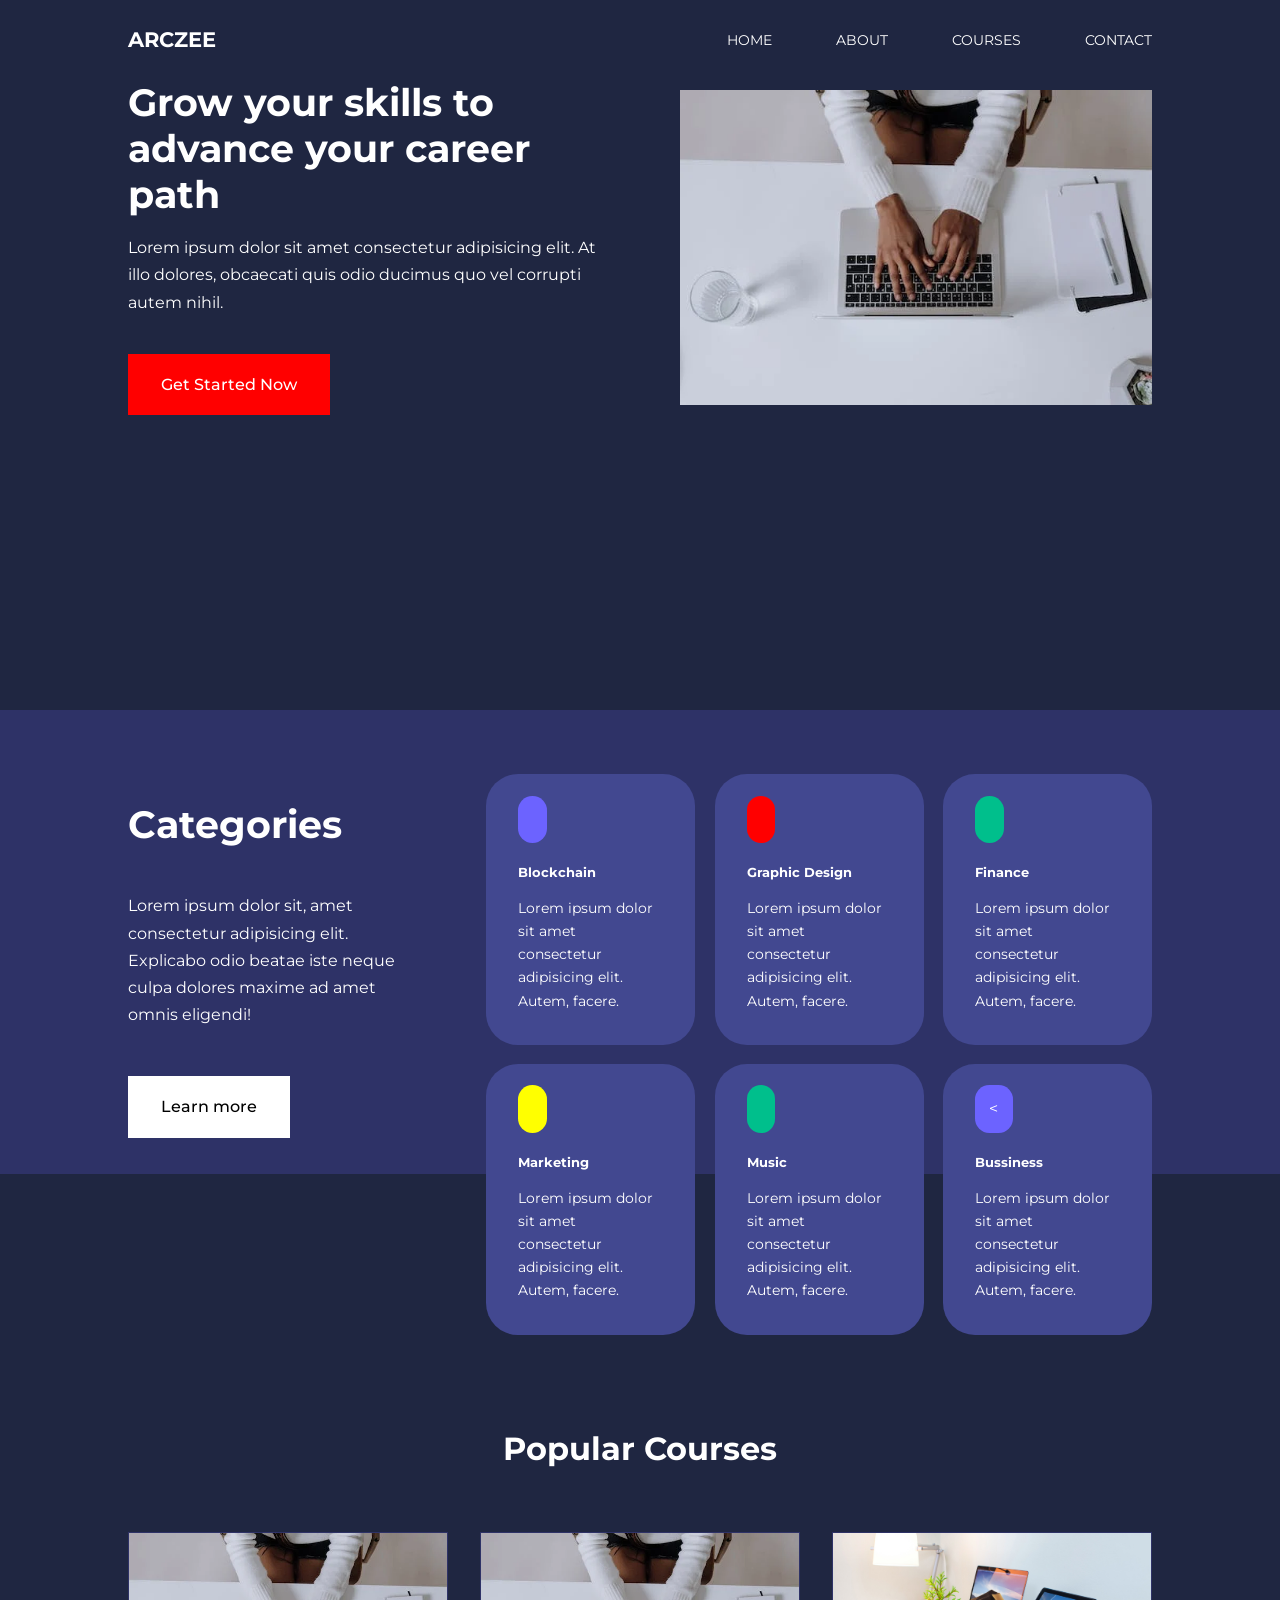
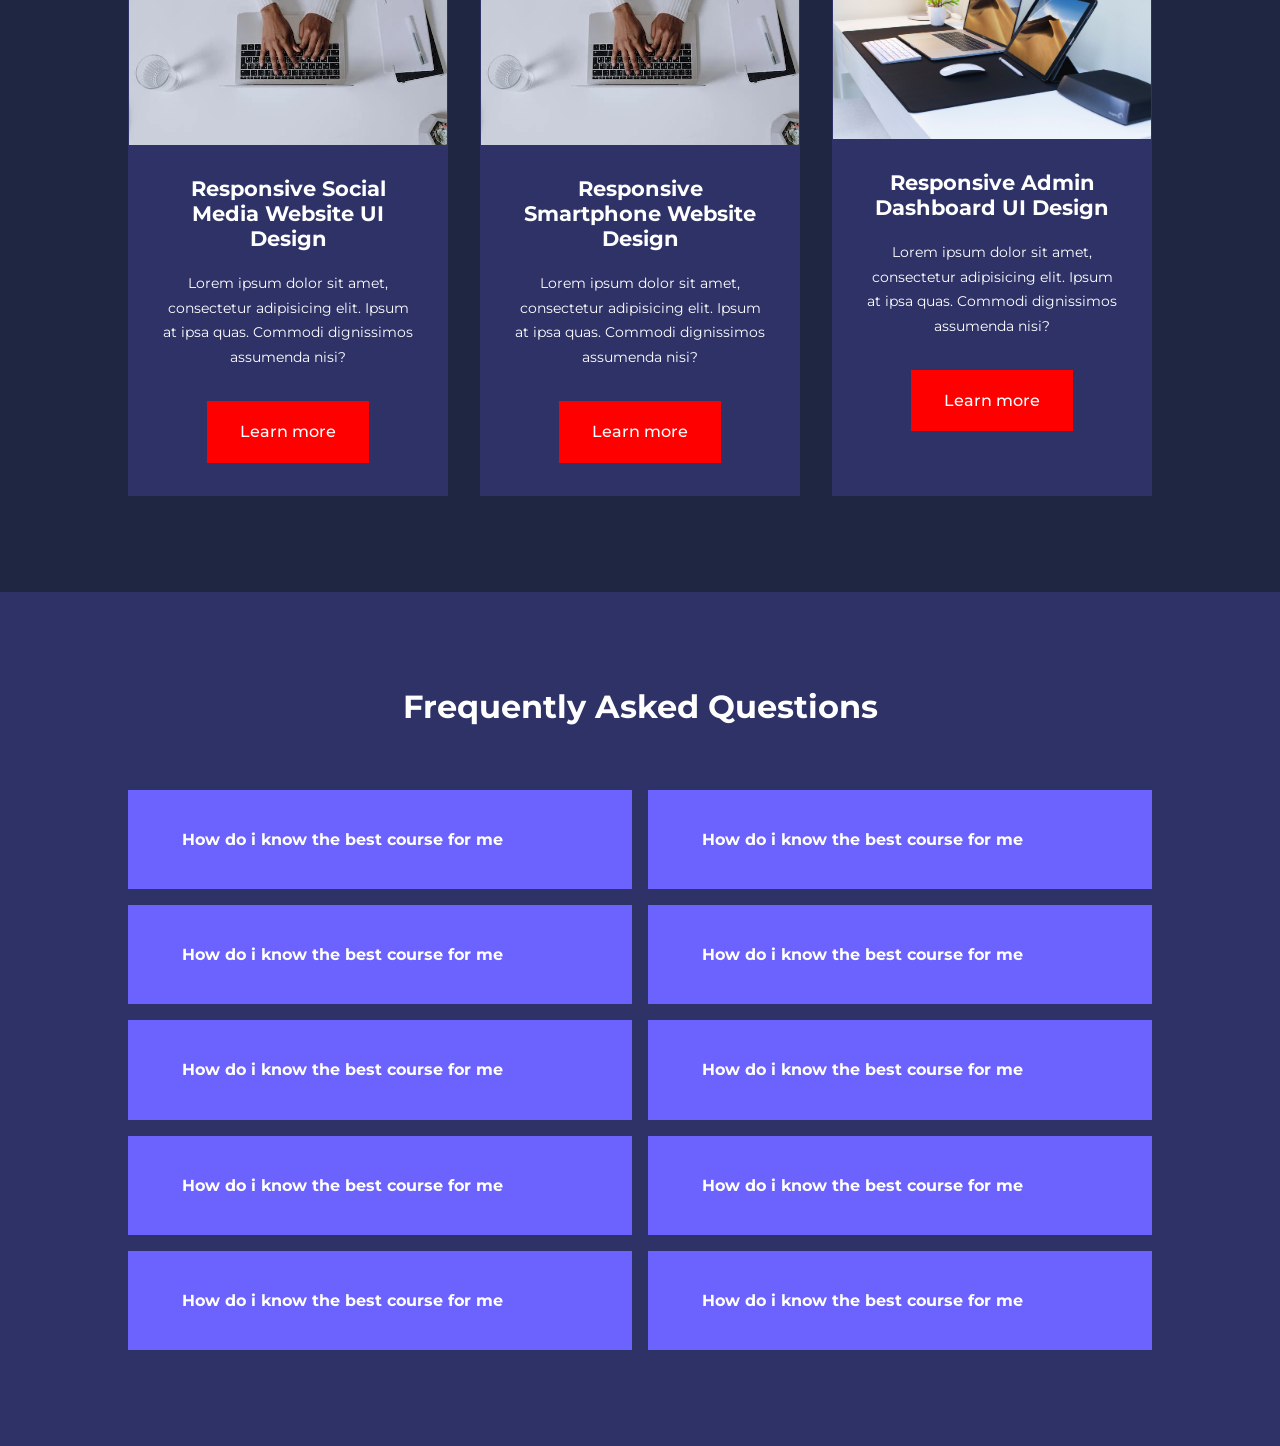
==== index.html @ 08e1ee71 "first push" ====
<!DOCTYPE html>
<html lang="en">

<head>
    <meta charset="UTF-8">
    <meta name="viewport" content="width=device-width, initial-scale=1.0">
    <title>Responsive multipage educarion site for Alx portfolio project</title>

    <!--CSS STYLESHEET LINKING-->
    <link rel="stylesheet" href="./css/styles.css">

    <!--ICONSCOUT CDN-->
    <link rel="stylesheet" href="https://unicons.iconscout.com/release/v4.0.8/css/line.css">

    <!--GOOGLE FONTS (MONSTSERRAT)-->
    <link rel="preconnect" href="https://fonts.googleapis.com">
    <link rel="preconnect" href="https://fonts.gstatic.com" crossorigin>
    <link href="https://fonts.googleapis.com/css2?family=Montserrat:wght@300;400;500;600;700;800;900&display=swap" rel="stylesheet">


</head>

<body>
    <nav>
        <div class="container nav_container">
            <!--THINK OF A NAME FOR THE SITE AND INSERT IN LOREM-->
            <a href="index.html">
                <h4>ARCZEE</h4>
            </a>
            <ul class="nav_menu">
                <li><a href="index.html">HOME</a></li>
                <li><a href="about.html">ABOUT</a></li>
                <li><a href="courses.html">COURSES</a></li>
                <li><a href="contact.html">CONTACT</a></li>
            </ul>
            <button id="open-menu-btn"><i class="uil uil-bars"></i></i></button>
            <button id="close-menu-btn"><i class="uil uil-multiply"></i></button>
        </div>
    </nav>
    <!--END OF NAV-->

    <header>
        <div class="container header__container">
            <div class="header__left">
                <h1>Grow your skills to advance your career path</h1>
                <p>Lorem ipsum dolor sit amet consectetur adipisicing elit. At illo dolores, obcaecati quis odio ducimus quo vel corrupti autem nihil.</p>
                <a href="./courses.html" class="btn btn-primary">Get Started Now</a>
            </div>
            <div class="header__right">
                <img src="./images/header bg.webp" alt="header image">
            </div>
        </div>
    </header>
    <!--*****************END OF HEAEDER*************-->


    <section class="categories">
        <div class="container categories__container">
            <div class="categories__left">
                <h1>Categories</h1>
                <p>Lorem ipsum dolor sit, amet consectetur adipisicing elit. Explicabo odio beatae iste neque culpa dolores maxime ad amet omnis eligendi!</p>
                <a href="" class="btn">Learn more</a>
            </div>
            <div class="categories__right">
                <article class="category">
                    <span class="category__icon"><i class="uil uil-bitcoin"></i></span>
                    <h5>Blockchain</h5>
                    <p>Lorem ipsum dolor sit amet consectetur adipisicing elit. Autem, facere.</p>
                </article>

                <article class="category">
                    <span class="category__icon"><i class="uil uil-palette"></i></span>
                    <h5>Graphic Design</h5>
                    <p>Lorem ipsum dolor sit amet consectetur adipisicing elit. Autem, facere.</p>
                </article>

                <article class="category">
                    <span class="category__icon"><i class="uil uil-usd-circle"></i></span>
                    <h5>Finance</h5>
                    <p>Lorem ipsum dolor sit amet consectetur adipisicing elit. Autem, facere.</p>
                </article>

                <article class="category">
                    <span class="category__icon"><i class="uil uil-pagelines"></i></span>
                    <h5>Marketing</h5>
                    <p>Lorem ipsum dolor sit amet consectetur adipisicing elit. Autem, facere.</p>
                </article>

                <article class="category">
                    <span class="category__icon"><i class="uil uil-music"></i></span>
                    <h5>Music</h5>
                    <p>Lorem ipsum dolor sit amet consectetur adipisicing elit. Autem, facere.</p>
                </article>

                <article class="category">
                    <span class="category__icon"><<i class="uil uil-money-insert"></i></span>
                    <h5>Bussiness</h5>
                    <p>Lorem ipsum dolor sit amet consectetur adipisicing elit. Autem, facere.</p>
                </article>
            </div>

        </div>
    </section>

    <!--*****************END OF CATEGORIES*************-->

    <section class="courses">
        <h2>Popular Courses</h2>
        <div class="container courses__container">
            <article class="course">
                <div class="course__image">
                    <img src="./images/header bg.webp" alt="image">
                </div>
                <div class="course__info">
                    <h4>Responsive Social Media Website UI Design</h4>
                    <p>Lorem ipsum dolor sit amet, consectetur adipisicing elit. Ipsum at ipsa quas. Commodi dignissimos assumenda nisi?</p>
                    <a href="./courses" class="btn btn-primary">Learn more</a>
                </div>
            </article>

            <article class="course">
                <div class="course__image">
                    <img src="./images/header bg.webp" alt="image">
                </div>
                <div class="course__info">
                    <h4>Responsive Smartphone Website Design</h4>
                    <p>Lorem ipsum dolor sit amet, consectetur adipisicing elit. Ipsum at ipsa quas. Commodi dignissimos assumenda nisi?</p>
                    <a href="./courses" class="btn btn-primary">Learn more</a>
                </div>
            </article>

            <article class="course">
                <div class="course__image">
                    <img src="./images/Respponsive admin dashboard.jpg" alt="image">
                </div>
                <div class="course__info">
                    <h4>Responsive Admin Dashboard UI Design</h4>
                    <p>Lorem ipsum dolor sit amet, consectetur adipisicing elit. Ipsum at ipsa quas. Commodi dignissimos assumenda nisi?</p>
                    <a href="./courses" class="btn btn-primary">Learn more</a>
                </div>
            </article>
        </div>
    </section>

    <!--*****************END OF COURSES*************-->

    <section class="faqs">
        <h2>Frequently Asked Questions</h2>
        <div class="container faqs__container">
            <article class="faq">
                <div class="faq__icon">
                    <i class="uil uil-plus"></i>
                </div>
                <div class="question__answer">
                    <h4>How do i know the best course for me</h4>
                    <p>Lorem ipsum dolor sit amet consectetur adipisicing elit. Totam nihil repellat esse itaque provident, nam facere voluptate ducimus quidem deserunt?</p>
                </div>
            </article>

            <article class="faq">
                <div class="faq__icon">
                    <i class="uil uil-plus"></i>
                </div>
                <div class="question__answer">
                    <h4>How do i know the best course for me</h4>
                    <p>Lorem ipsum dolor sit amet consectetur adipisicing elit. Totam nihil repellat esse itaque provident, nam facere voluptate ducimus quidem deserunt?</p>
                </div>
            </article>

            <article class="faq">
                <div class="faq__icon">
                    <i class="uil uil-plus"></i>
                </div>
                <div class="question__answer">
                    <h4>How do i know the best course for me</h4>
                    <p>Lorem ipsum dolor sit amet consectetur adipisicing elit. Totam nihil repellat esse itaque provident, nam facere voluptate ducimus quidem deserunt?</p>
                </div>
            </article>

            <article class="faq">
                <div class="faq__icon">
                    <i class="uil uil-plus"></i>
                </div>
                <div class="question__answer">
                    <h4>How do i know the best course for me</h4>
                    <p>Lorem ipsum dolor sit amet consectetur adipisicing elit. Totam nihil repellat esse itaque provident, nam facere voluptate ducimus quidem deserunt?</p>
                </div>
            </article>
            <article class="faq">
                <div class="faq__icon">
                    <i class="uil uil-plus"></i>
                </div>
                <div class="question__answer">
                    <h4>How do i know the best course for me</h4>
                    <p>Lorem ipsum dolor sit amet consectetur adipisicing elit. Totam nihil repellat esse itaque provident, nam facere voluptate ducimus quidem deserunt?</p>
                </div>
            </article>
            <article class="faq">
                <div class="faq__icon">
                    <i class="uil uil-plus"></i>
                </div>
                <div class="question__answer">
                    <h4>How do i know the best course for me</h4>
                    <p>Lorem ipsum dolor sit amet consectetur adipisicing elit. Totam nihil repellat esse itaque provident, nam facere voluptate ducimus quidem deserunt?</p>
                </div>
            </article>
            <article class="faq">
                <div class="faq__icon">
                    <i class="uil uil-plus"></i>
                </div>
                <div class="question__answer">
                    <h4>How do i know the best course for me</h4>
                    <p>Lorem ipsum dolor sit amet consectetur adipisicing elit. Totam nihil repellat esse itaque provident, nam facere voluptate ducimus quidem deserunt?</p>
                </div>
            </article>
            <article class="faq">
                <div class="faq__icon">
                    <i class="uil uil-plus"></i>
                </div>
                <div class="question__answer">
                    <h4>How do i know the best course for me</h4>
                    <p>Lorem ipsum dolor sit amet consectetur adipisicing elit. Totam nihil repellat esse itaque provident, nam facere voluptate ducimus quidem deserunt?</p>
                </div>
            </article>

            <article class="faq">
                <div class="faq__icon">
                    <i class="uil uil-plus"></i>
                </div>
                <div class="question__answer">
                    <h4>How do i know the best course for me</h4>
                    <p>Lorem ipsum dolor sit amet consectetur adipisicing elit. Totam nihil repellat esse itaque provident, nam facere voluptate ducimus quidem deserunt?</p>
                </div>
            </article>
            <article class="faq">
                <div class="faq__icon">
                    <i class="uil uil-plus"></i>
                </div>
                <div class="question__answer">
                    <h4>How do i know the best course for me</h4>
                    <p>Lorem ipsum dolor sit amet consectetur adipisicing elit. Totam nihil repellat esse itaque provident, nam facere voluptate ducimus quidem deserunt?</p>
                </div>
            </article>
        </div>
    </section>


    <!--*****************END OF FAQS*************-->





    <script src="./main.js"></script>

</body>

</html>
---- css/styles.css ----
* {
    margin: 0;
    padding: 0;
    border: 0;
    outline: 0;
    text-decoration: none;
    list-style: none;
    box-sizing: border-box;
}

:root {
    --color-primary: #6c63ff;
    --color-success: #00bf8c;
    --color-warning: yellow;
    --color-danger: red;
    --color-white: #fff;
    --color-light: rgba(255, 255, 255, 0.7);
    --color-black: #000;
    --color-bg: #1f2641;
    --color-bg1: #2e3267;
    --color-bg2: #424890;
    --container-width-lg: 80%;
    --container-width-md: 90%;
    --container-width-sm: 94%;
    --transition: all 400ms ease;
}

body {
    font-family: 'Montserrat', sans-serif;
    line-height: 1.7;
    color: var(--color-white);
    background: var(--color-bg);
}

.container {
    width: var(--container-width-lg);
    margin: 0 auto;
}


/*1rem = 16px*/

section {
    padding: 6rem 0;
}

section h2 {
    text-align: centre;
    margin-bottom: 4rem;
}

h1,
h2,
h3,
h4,
h5 {
    line-height: 1.2;
}

h1 {
    font-size: 2.4rem;
}

h2 {
    font-size: 2rem;
    text-align: center;
}

h3 {
    font-size: 1.6rem;
}

h4 {
    font-size: 1.3rem;
}

a {
    color: var(--color-white);
}

img {
    width: 100%;
    display: block;
    object-fit: cover;
}

.btn {
    display: inline-block;
    background: var(--color-white);
    color: var(--color-black);
    padding: 1rem 2rem;
    border: 1px solid transparent;
    font-weight: 500;
    transition: var(--transition);
}

.btn:hover {
    background: transparent;
    color: var(--color-white);
    border-color: var(--color-white);
}

.btn-primary {
    background-color: var(--color-danger);
    color: var(--color-white);
}


/************NAV BAR***********/

nav {
    background: transparent;
    width: 100vw;
    height: 5rem;
    position: fixed;
    top: 0;
    z-index: 11;
}


/*change nav bar style using js*/

.window-scroll {
    background: var(--color-primary);
    box-shadow: 0 1rem 2rem rgba(0, 0, 0, 0.4);
}

.nav_container {
    height: 100%;
    display: flex;
    justify-content: space-between;
    align-items: center;
}

nav button {
    display: none;
}

.nav_menu {
    display: flex;
    align-items: center;
    gap: 4rem;
}

.nav_menu a {
    font-size: 0.9rem;
    transition: var(--transition);
}

.nav_menu a:hover {
    color: var(--color-bg2)
}


/*************HEADER****************/

header {
    position: relative;
    top: 5rem;
    overflow: hidden;
    height: 70vh;
    margin-bottom: 5rem;
}

.header__container {
    display: grid;
    grid-template-columns: 1fr 1fr;
    align-items: center;
    gap: 5rem;
    height: 100;
}

.header__left p {
    margin: 1rem 0 2.4rem;
}


/*************CATEGORIES****************/

.categories {
    background: var(--color-bg1);
    height: 29rem;
}

.categories h1 {
    line-height: 1;
    margin-bottom: 3rem;
}

.categories__container {
    display: grid;
    grid-template-columns: 35% 65%;
}

.categories__left {
    margin-right: 4rem;
}

.categories__left p {
    margin: 1rem 0 3rem;
}

.categories__right {
    display: grid;
    grid-template-columns: repeat(3, 1fr);
    justify-content: center;
    gap: 1.2rem;
    margin-top: -2rem;
}

.category {
    background: var(--color-bg2);
    padding: 2rem;
    border-radius: 2rem;
    transition: var(--transition);
}

.category:hover {
    box-shadow: 0.2rem 0 0.8rem 0.4rem rgba(0, 0, 0, 0.3);
    z-index: 1;
}

.category:nth-child(2) .category__icon {
    background: var(--color-danger);
}

.category:nth-child(3) .category__icon {
    background: var(--color-success);
}

.category:nth-child(4) .category__icon {
    background: var(--color-warning);
}

.category:nth-child(5) .category__icon {
    background: var(--color-success);
}

.category__icon {
    background: var(--color-primary);
    padding: 0.9rem;
    border-radius: 0.9rem;
}

.category h5 {
    margin: 2rem 0 1rem;
}

.category p {
    font-size: 0.85rem;
}


/*************POPULAR COURSES****************/

.courses {
    margin-top: 10rem;
    text-align: center;
}

.courses__container {
    display: grid;
    grid-template-columns: repeat(3, 1fr);
    gap: 2rem;
}

.course {
    background: var(--color-bg1);
    text-align: center;
    border: 1px solid transparent;
    transform: var(--transition);
}

.course:hover {
    background: transparent;
    border-color: var(--color-primary);
}

.course__info {
    padding: 2rem;
}

.course__info p {
    margin: 1.2rem 0 2rem;
    font-size: 0.9rem;
}


/*************FAQS****************/

.faqs {
    background: var(--color-bg1);
    box-sizing: inset 0 0 3rem rgba(0, 0, 0, 0.5);
}

.faqs__container {
    display: grid;
    grid-template-columns: 1fr 1fr;
    gap: 1rem;
}

.faq {
    padding: 2rem;
    display: flex;
    align-items: center;
    gap: 1.4rem;
    height: fit-content;
    background: var(--color-primary);
    cursor: pointer;
}

.faq h4 {
    font-size: 1rem;
    line-height: 2.2;
}

.faq__icon {
    align-self: flex-start;
    font-size: 1.2rem;
}

.faq p {
    margin: 0.8rem;
    display: none;
}

.faq.open p {
    display: block;
}
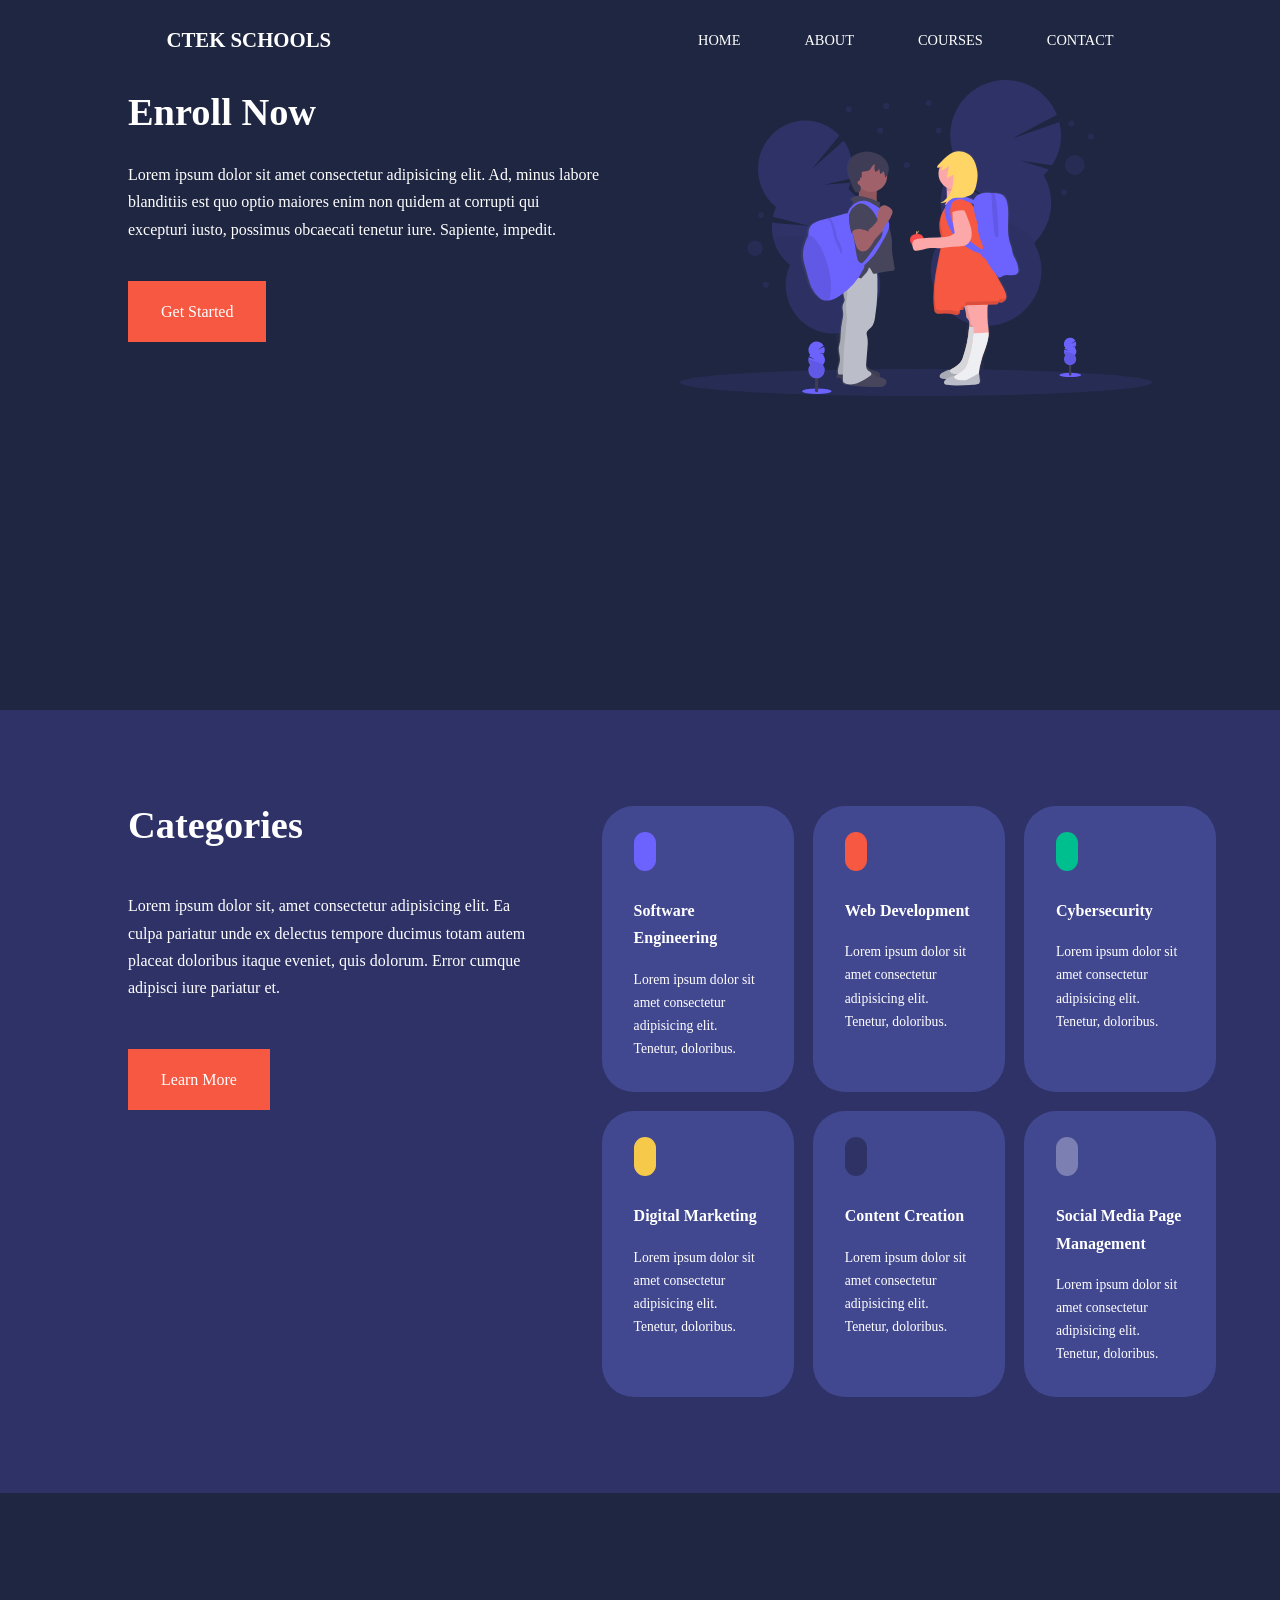
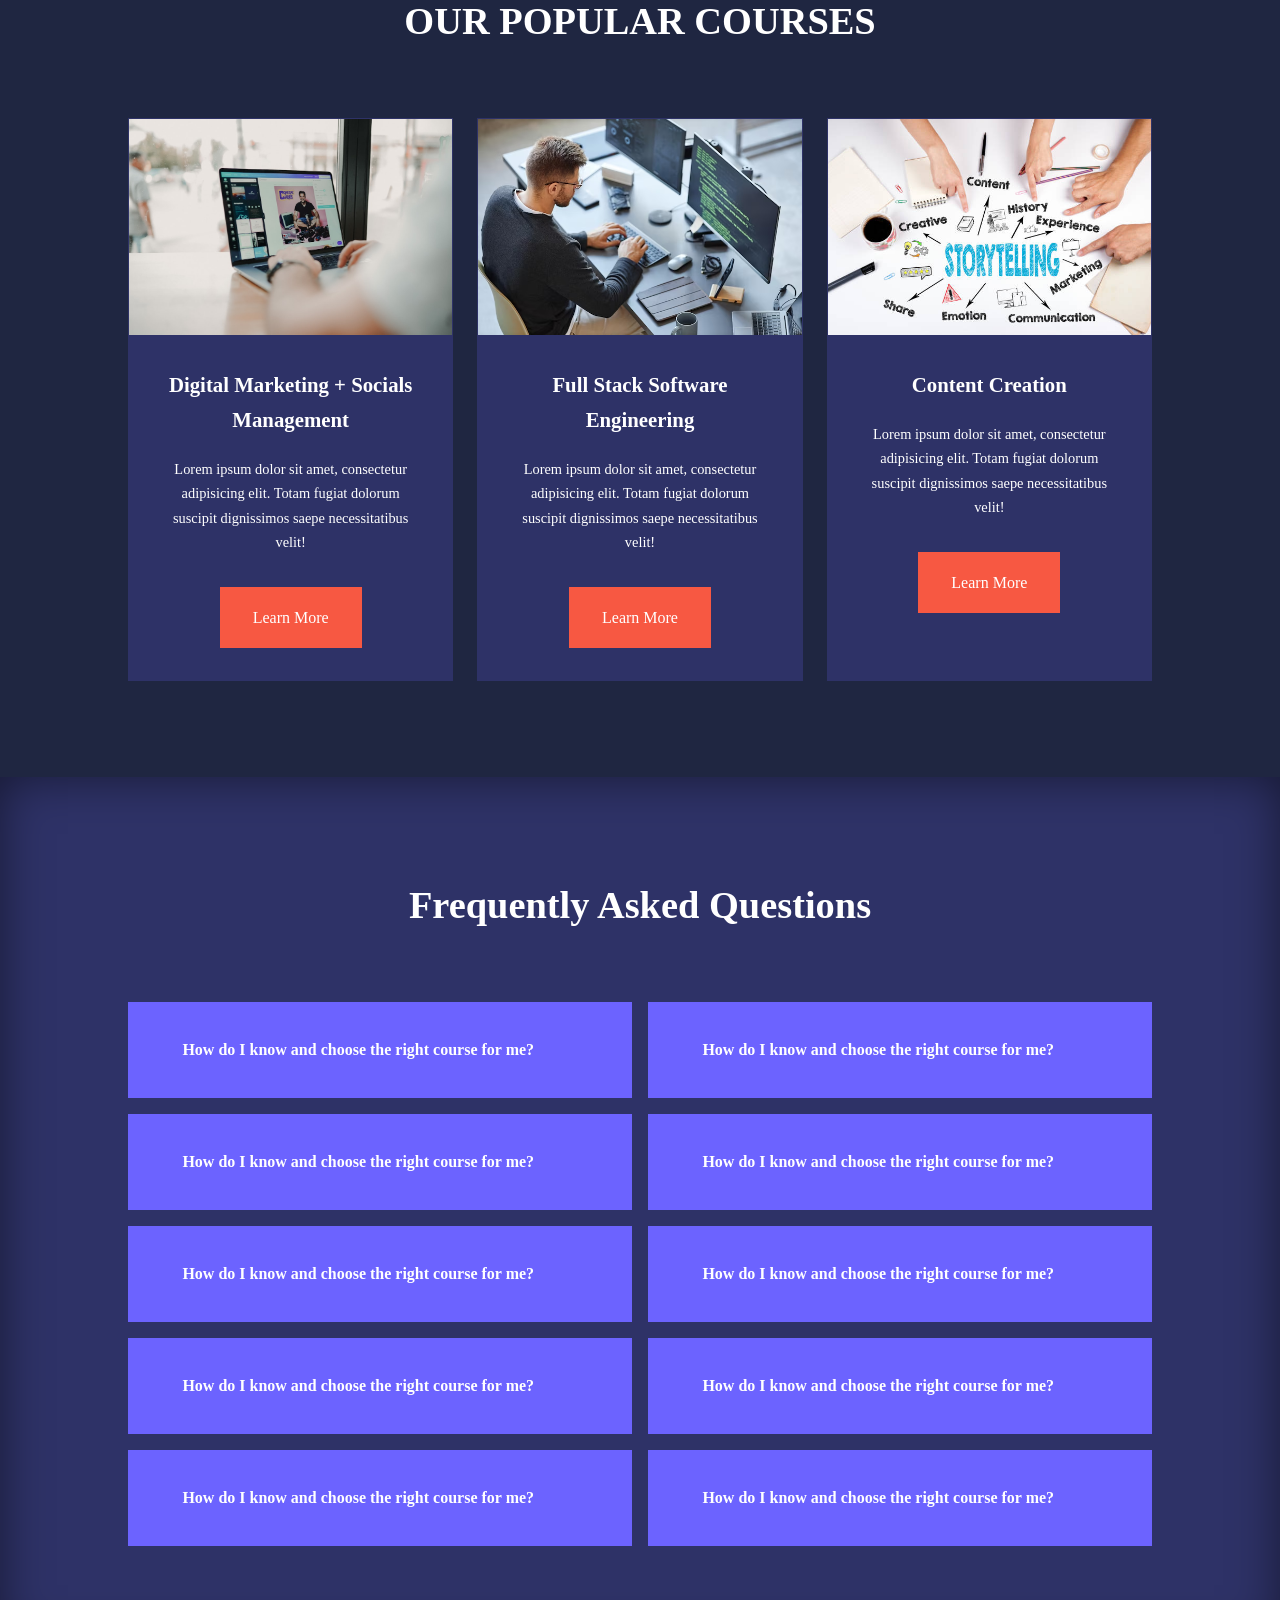
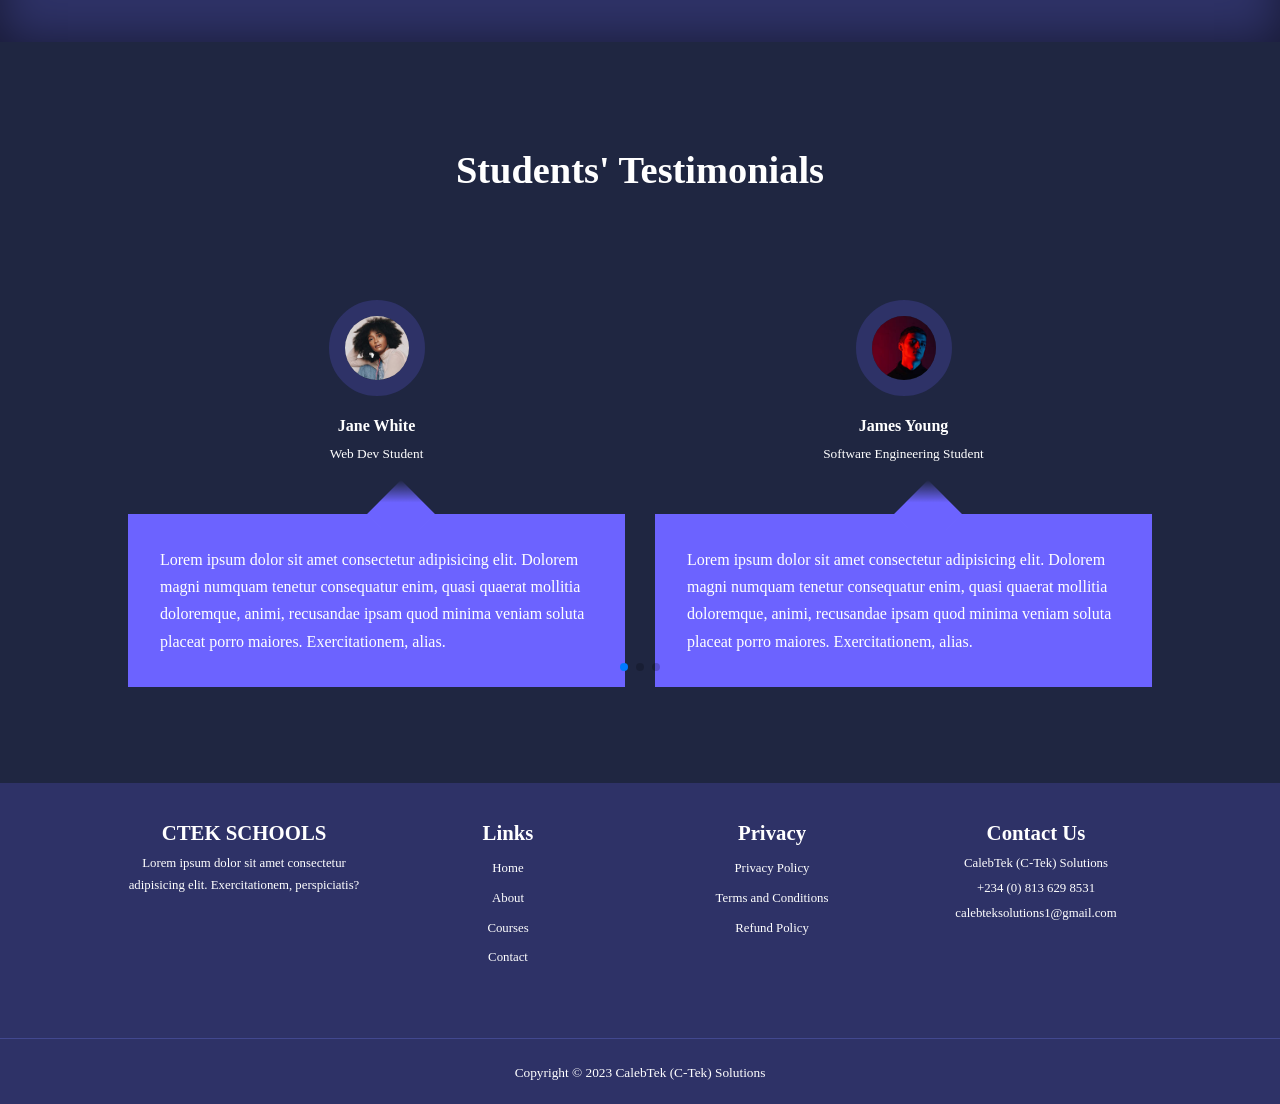
==== commit fbcfcd14: "task solutions" ====
--- a/index.html
+++ b/index.html
@@ -1,258 +1,430 @@
-<!DOCTYPE html>
-<html lang="en">
-
-<head>
-    <meta charset="UTF-8">
-    <meta name="viewport" content="width=device-width, initial-scale=1.0">
-    <title>Responsive multipage educarion site for Alx portfolio project</title>
-
-    <!--CSS STYLESHEET LINKING-->
-    <link rel="stylesheet" href="./css/styles.css">
-
-    <!--ICONSCOUT CDN-->
-    <link rel="stylesheet" href="https://unicons.iconscout.com/release/v4.0.8/css/line.css">
-
-    <!--GOOGLE FONTS (MONSTSERRAT)-->
-    <link rel="preconnect" href="https://fonts.googleapis.com">
-    <link rel="preconnect" href="https://fonts.gstatic.com" crossorigin>
-    <link href="https://fonts.googleapis.com/css2?family=Montserrat:wght@300;400;500;600;700;800;900&display=swap" rel="stylesheet">
-
-
-</head>
-
-<body>
-    <nav>
-        <div class="container nav_container">
-            <!--THINK OF A NAME FOR THE SITE AND INSERT IN LOREM-->
-            <a href="index.html">
-                <h4>ARCZEE</h4>
-            </a>
-            <ul class="nav_menu">
-                <li><a href="index.html">HOME</a></li>
-                <li><a href="about.html">ABOUT</a></li>
-                <li><a href="courses.html">COURSES</a></li>
-                <li><a href="contact.html">CONTACT</a></li>
-            </ul>
-            <button id="open-menu-btn"><i class="uil uil-bars"></i></i></button>
-            <button id="close-menu-btn"><i class="uil uil-multiply"></i></button>
-        </div>
-    </nav>
-    <!--END OF NAV-->
-
-    <header>
-        <div class="container header__container">
-            <div class="header__left">
-                <h1>Grow your skills to advance your career path</h1>
-                <p>Lorem ipsum dolor sit amet consectetur adipisicing elit. At illo dolores, obcaecati quis odio ducimus quo vel corrupti autem nihil.</p>
-                <a href="./courses.html" class="btn btn-primary">Get Started Now</a>
-            </div>
-            <div class="header__right">
-                <img src="./images/header bg.webp" alt="header image">
-            </div>
-        </div>
-    </header>
-    <!--*****************END OF HEAEDER*************-->
-
-
-    <section class="categories">
-        <div class="container categories__container">
-            <div class="categories__left">
-                <h1>Categories</h1>
-                <p>Lorem ipsum dolor sit, amet consectetur adipisicing elit. Explicabo odio beatae iste neque culpa dolores maxime ad amet omnis eligendi!</p>
-                <a href="" class="btn">Learn more</a>
-            </div>
-            <div class="categories__right">
-                <article class="category">
-                    <span class="category__icon"><i class="uil uil-bitcoin"></i></span>
-                    <h5>Blockchain</h5>
-                    <p>Lorem ipsum dolor sit amet consectetur adipisicing elit. Autem, facere.</p>
-                </article>
-
-                <article class="category">
-                    <span class="category__icon"><i class="uil uil-palette"></i></span>
-                    <h5>Graphic Design</h5>
-                    <p>Lorem ipsum dolor sit amet consectetur adipisicing elit. Autem, facere.</p>
-                </article>
-
-                <article class="category">
-                    <span class="category__icon"><i class="uil uil-usd-circle"></i></span>
-                    <h5>Finance</h5>
-                    <p>Lorem ipsum dolor sit amet consectetur adipisicing elit. Autem, facere.</p>
-                </article>
-
-                <article class="category">
-                    <span class="category__icon"><i class="uil uil-pagelines"></i></span>
-                    <h5>Marketing</h5>
-                    <p>Lorem ipsum dolor sit amet consectetur adipisicing elit. Autem, facere.</p>
-                </article>
-
-                <article class="category">
-                    <span class="category__icon"><i class="uil uil-music"></i></span>
-                    <h5>Music</h5>
-                    <p>Lorem ipsum dolor sit amet consectetur adipisicing elit. Autem, facere.</p>
-                </article>
-
-                <article class="category">
-                    <span class="category__icon"><<i class="uil uil-money-insert"></i></span>
-                    <h5>Bussiness</h5>
-                    <p>Lorem ipsum dolor sit amet consectetur adipisicing elit. Autem, facere.</p>
-                </article>
-            </div>
-
-        </div>
-    </section>
-
-    <!--*****************END OF CATEGORIES*************-->
-
-    <section class="courses">
-        <h2>Popular Courses</h2>
-        <div class="container courses__container">
-            <article class="course">
-                <div class="course__image">
-                    <img src="./images/header bg.webp" alt="image">
-                </div>
-                <div class="course__info">
-                    <h4>Responsive Social Media Website UI Design</h4>
-                    <p>Lorem ipsum dolor sit amet, consectetur adipisicing elit. Ipsum at ipsa quas. Commodi dignissimos assumenda nisi?</p>
-                    <a href="./courses" class="btn btn-primary">Learn more</a>
-                </div>
-            </article>
-
-            <article class="course">
-                <div class="course__image">
-                    <img src="./images/header bg.webp" alt="image">
-                </div>
-                <div class="course__info">
-                    <h4>Responsive Smartphone Website Design</h4>
-                    <p>Lorem ipsum dolor sit amet, consectetur adipisicing elit. Ipsum at ipsa quas. Commodi dignissimos assumenda nisi?</p>
-                    <a href="./courses" class="btn btn-primary">Learn more</a>
-                </div>
-            </article>
-
-            <article class="course">
-                <div class="course__image">
-                    <img src="./images/Respponsive admin dashboard.jpg" alt="image">
-                </div>
-                <div class="course__info">
-                    <h4>Responsive Admin Dashboard UI Design</h4>
-                    <p>Lorem ipsum dolor sit amet, consectetur adipisicing elit. Ipsum at ipsa quas. Commodi dignissimos assumenda nisi?</p>
-                    <a href="./courses" class="btn btn-primary">Learn more</a>
-                </div>
-            </article>
-        </div>
-    </section>
-
-    <!--*****************END OF COURSES*************-->
-
-    <section class="faqs">
-        <h2>Frequently Asked Questions</h2>
-        <div class="container faqs__container">
-            <article class="faq">
-                <div class="faq__icon">
-                    <i class="uil uil-plus"></i>
-                </div>
-                <div class="question__answer">
-                    <h4>How do i know the best course for me</h4>
-                    <p>Lorem ipsum dolor sit amet consectetur adipisicing elit. Totam nihil repellat esse itaque provident, nam facere voluptate ducimus quidem deserunt?</p>
-                </div>
-            </article>
-
-            <article class="faq">
-                <div class="faq__icon">
-                    <i class="uil uil-plus"></i>
-                </div>
-                <div class="question__answer">
-                    <h4>How do i know the best course for me</h4>
-                    <p>Lorem ipsum dolor sit amet consectetur adipisicing elit. Totam nihil repellat esse itaque provident, nam facere voluptate ducimus quidem deserunt?</p>
-                </div>
-            </article>
-
-            <article class="faq">
-                <div class="faq__icon">
-                    <i class="uil uil-plus"></i>
-                </div>
-                <div class="question__answer">
-                    <h4>How do i know the best course for me</h4>
-                    <p>Lorem ipsum dolor sit amet consectetur adipisicing elit. Totam nihil repellat esse itaque provident, nam facere voluptate ducimus quidem deserunt?</p>
-                </div>
-            </article>
-
-            <article class="faq">
-                <div class="faq__icon">
-                    <i class="uil uil-plus"></i>
-                </div>
-                <div class="question__answer">
-                    <h4>How do i know the best course for me</h4>
-                    <p>Lorem ipsum dolor sit amet consectetur adipisicing elit. Totam nihil repellat esse itaque provident, nam facere voluptate ducimus quidem deserunt?</p>
-                </div>
-            </article>
-            <article class="faq">
-                <div class="faq__icon">
-                    <i class="uil uil-plus"></i>
-                </div>
-                <div class="question__answer">
-                    <h4>How do i know the best course for me</h4>
-                    <p>Lorem ipsum dolor sit amet consectetur adipisicing elit. Totam nihil repellat esse itaque provident, nam facere voluptate ducimus quidem deserunt?</p>
-                </div>
-            </article>
-            <article class="faq">
-                <div class="faq__icon">
-                    <i class="uil uil-plus"></i>
-                </div>
-                <div class="question__answer">
-                    <h4>How do i know the best course for me</h4>
-                    <p>Lorem ipsum dolor sit amet consectetur adipisicing elit. Totam nihil repellat esse itaque provident, nam facere voluptate ducimus quidem deserunt?</p>
-                </div>
-            </article>
-            <article class="faq">
-                <div class="faq__icon">
-                    <i class="uil uil-plus"></i>
-                </div>
-                <div class="question__answer">
-                    <h4>How do i know the best course for me</h4>
-                    <p>Lorem ipsum dolor sit amet consectetur adipisicing elit. Totam nihil repellat esse itaque provident, nam facere voluptate ducimus quidem deserunt?</p>
-                </div>
-            </article>
-            <article class="faq">
-                <div class="faq__icon">
-                    <i class="uil uil-plus"></i>
-                </div>
-                <div class="question__answer">
-                    <h4>How do i know the best course for me</h4>
-                    <p>Lorem ipsum dolor sit amet consectetur adipisicing elit. Totam nihil repellat esse itaque provident, nam facere voluptate ducimus quidem deserunt?</p>
-                </div>
-            </article>
-
-            <article class="faq">
-                <div class="faq__icon">
-                    <i class="uil uil-plus"></i>
-                </div>
-                <div class="question__answer">
-                    <h4>How do i know the best course for me</h4>
-                    <p>Lorem ipsum dolor sit amet consectetur adipisicing elit. Totam nihil repellat esse itaque provident, nam facere voluptate ducimus quidem deserunt?</p>
-                </div>
-            </article>
-            <article class="faq">
-                <div class="faq__icon">
-                    <i class="uil uil-plus"></i>
-                </div>
-                <div class="question__answer">
-                    <h4>How do i know the best course for me</h4>
-                    <p>Lorem ipsum dolor sit amet consectetur adipisicing elit. Totam nihil repellat esse itaque provident, nam facere voluptate ducimus quidem deserunt?</p>
-                </div>
-            </article>
-        </div>
-    </section>
-
-
-    <!--*****************END OF FAQS*************-->
-
-
-
-
-
-    <script src="./main.js"></script>
-
-</body>
-
-</html>+<!DOCTYPE html>
+<html lang="en">
+<head>
+    <meta charset="UTF-8">
+    <meta name="viewport" content="width=device-width, initial-scale=1.0">
+    <title> EDUCATIONAL SCHOOL WEBSITE </title>
+    <link rel="stylesheet" href="./css/style.css">
+
+    <!----- FAVICON LOGO ------> 
+    <link rel="icon" href="./images/favicon (1).ico" type="image-x/icon">
+    
+    <!-- ICONSCOUT CDN--> 
+    <link rel="stylesheet" href="https://unicons.iconscout.com/release/v4.0.8/css/line.css">
+    
+    <!-- GOOGLE FONT (Montserrat)-->
+    <link rel="preconnect" href="https://fonts.googleapis.com">
+<link rel="preconnect" href="https://fonts.gstatic.com" crossorigin>
+<link href="https://fonts.googleapis.com/css2?family=Montserrat:ital,wght@0,400;0,500;0,700;0,800;0,900;1,300;1,600&display=swap" rel="stylesheet">  
+
+    <!-- SWIPER CDN -->
+    <link
+  rel="stylesheet"
+  href="https://cdn.jsdelivr.net/npm/swiper@10/swiper-bundle.min.css">
+
+
+
+
+
+</head>
+<body>
+
+
+    
+    
+    <nav>
+        <div class="container nav__container">
+         <a href="index.html"> <h4>CTEK SCHOOLS</h4></a>
+            <ul class="nav__menu">
+                <li><a href="index.html" > HOME </a></li>
+                <li><a href="about.html"> ABOUT </a></li>
+                <li><a href="courses.html"> COURSES </a></li>
+                <li><a href="contact.html"> CONTACT </a></li>
+            </ul>
+                <button id="open-menu-btn"><i class="uil uil-bars"></i></button>
+                <button id="close-menu-btn"><i class="uil uil-multiply"></i></button>
+        </div>
+
+    </nav>
+         <!-- END OF NAV SECTION-->
+
+
+<header>
+    <div class="container header__container hidden1">
+        <div class="header__left">
+            <h1> Enroll Now</h1>
+            <p>Lorem ipsum dolor sit amet consectetur adipisicing elit. 
+                Ad, minus labore blanditiis est quo optio maiores enim non quidem at corrupti qui excepturi iusto, 
+                possimus obcaecati tenetur iure. Sapiente, impedit. </p>
+            <a href="courses.html" class="btn btn-primary"> Get Started </a>
+        </div>
+
+        <div class="header__right">
+            <div class="header__right-image"> 
+                <img src="./images/header.svg">
+
+            </div>
+        </div>
+    </div>
+
+</header>
+    <!-- END OF HEADER SECTION-->
+
+     <!-- START OF CATEGORIES SECTION-->
+
+     <section class="categories hidden1">
+        <div class="container categories__container">
+            <div class="categories__left">
+                <h1>Categories</h1>
+                <p>Lorem ipsum dolor sit, amet consectetur adipisicing elit. 
+                    Ea culpa pariatur unde ex delectus tempore ducimus totam autem placeat doloribus itaque eveniet, quis dolorum.
+                     Error cumque adipisci iure pariatur et.</p>
+                     <a href="#" class="btn btn-primary"> Learn More <br> </a>
+
+                    
+            </div>
+
+            <div class="categories__right">
+                <article class="category">
+                    <span class="category__icon"> <i class="uil uil-brackets-curly"></i></span>
+                    <h5>Software Engineering</h5>
+                    <p>Lorem ipsum dolor sit amet consectetur adipisicing elit. Tenetur, doloribus.</p>
+
+                 </article>
+
+                 <article class="category">
+                    <span class="category__icon"> <i class="uil uil-programming-language"></i></span>
+                    <h5>Web Development</h5>
+                    <p>Lorem ipsum dolor sit amet consectetur adipisicing elit. Tenetur, doloribus.</p>
+
+                 </article>
+
+                 <article class="category">
+                    <span class="category__icon"> <i class="uil uil-padlock"></i></span>
+                    <h5>Cybersecurity</h5>
+                    <p>Lorem ipsum dolor sit amet consectetur adipisicing elit. Tenetur, doloribus.</p>
+
+                 </article>
+
+                 <article class="category">
+                    <span class="category__icon"> <i class="uil uil-megaphone"></i></span>
+                    <h5>Digital Marketing</h5>
+                    <p>Lorem ipsum dolor sit amet consectetur adipisicing elit. Tenetur, doloribus.</p>
+
+                 </article>
+
+                 <article class="category">
+                    <span class="category__icon"> <i class="uil uil-edit"></i></span>
+                    <h5>Content Creation</h5>
+                    <p>Lorem ipsum dolor sit amet consectetur adipisicing elit. Tenetur, doloribus.</p>
+
+                 </article>
+
+                 <article class="category">
+                    <span class="category__icon"> <i class="uil uil-pagerduty"></i></span>
+                    <h5>Social Media Page Management</h5>
+                    <p>Lorem ipsum dolor sit amet consectetur adipisicing elit. Tenetur, doloribus.</p>
+                 </article>
+            </div>
+        </div>
+     </section>
+<!-- END OF CATEGORIES SECTION-->
+
+<!-- START OF LOADING SPINNER -->
+<div class="loader"></div>
+<!-- END OF LOADING SPINNER -->
+
+
+<!-- START OF COURSES SECTION-->
+<section class="courses hidden1">
+    <h2> OUR POPULAR COURSES </h2>
+    <div class="container courses__container">
+        <article class="course">
+            <div class="course__image">
+                <img src="./images/course1.jpg">
+            </div>
+           <div class="course__info">
+            <h4> Digital Marketing + Socials Management </h4>
+            <p>Lorem ipsum dolor sit amet, consectetur adipisicing elit. 
+                Totam fugiat dolorum suscipit dignissimos saepe necessitatibus velit!</p>
+                <a href="./courses.html" class="btn btn-primary"> Learn More </a>
+           </div>
+        </article>
+
+        <article class="course">
+            <div class="course__image">
+                <img src="./images/course2.jpg">
+            </div>
+            <div class="course__info">
+                <h4> Full Stack Software Engineering </h4>
+            <p>Lorem ipsum dolor sit amet, consectetur adipisicing elit. 
+                Totam fugiat dolorum suscipit dignissimos saepe necessitatibus velit!</p>
+                <a href="./courses.html" class="btn btn-primary"> Learn More </a>
+            </div>
+        </article>
+
+        <article class="course">
+            <div class="course__image">
+                <img src="./images/course3.jpg">
+            </div>
+            <div class="course__info">
+                <h4> Content Creation </h4>
+            <p>Lorem ipsum dolor sit amet, consectetur adipisicing elit. 
+                Totam fugiat dolorum suscipit dignissimos saepe necessitatibus velit!</p>
+                <a href="./courses.html" class="btn btn-primary"> Learn More </a>
+            </div>
+        </article>
+    </div>
+
+</section>
+ 
+<!-- END OF COURSES SECTION-->
+
+<!-- START OF FREQUENTLY ASKED QUESTIONS -->
+<section class="faqs hidden1">
+    <h2> Frequently Asked Questions</h2>
+    <div class="container faqs__container">
+        <article class="faq">
+        <div class="faq__icon"><i class="uil uil-plus"></i></div>
+            <div class="question__answer">
+                <h4> How do I know and choose the right course for me? </h4>
+                <p>Lorem, ipsum dolor sit amet consectetur adipisicing elit. Harum a dolor vel doloremque? Perferendis culpa aliquam quisquam modi corporis doloribus ex dolore veritatis, nisi itaque, perspiciatis dolores at totam sequi!</p>
+            </div>
+        </article>
+
+        <article class="faq">
+            <div class="faq__icon"><i class="uil uil-plus"></i></div>
+            <div class="question__answer">
+                <h4> How do I know and choose the right course for me? </h4>
+                <p>Lorem, ipsum dolor sit amet consectetur adipisicing elit. Harum a dolor vel doloremque? Perferendis culpa aliquam quisquam modi corporis doloribus ex dolore veritatis, nisi itaque, perspiciatis dolores at totam sequi!</p>
+            </div>
+        </article>
+
+        <article class="faq">
+            <div class="faq__icon"><i class="uil uil-plus"></i></div>
+            <div class="question__answer">
+                <h4> How do I know and choose the right course for me? </h4>
+                <p>Lorem, ipsum dolor sit amet consectetur adipisicing elit. Harum a dolor vel doloremque? Perferendis culpa aliquam quisquam modi corporis doloribus ex dolore veritatis, nisi itaque, perspiciatis dolores at totam sequi!</p>
+            </div>
+        </article>
+
+        <article class="faq">
+            <div class="faq__icon"><i class="uil uil-plus"></i></div>
+            <div class="question__answer">
+                <h4> How do I know and choose the right course for me? </h4>
+                <p>Lorem, ipsum dolor sit amet consectetur adipisicing elit. Harum a dolor vel doloremque? Perferendis culpa aliquam quisquam modi corporis doloribus ex dolore veritatis, nisi itaque, perspiciatis dolores at totam sequi!</p>
+            </div>
+        </article>
+
+        <article class="faq">
+            <div class="faq__icon"><i class="uil uil-plus"></i></div>
+            <div class="question__answer">
+                <h4> How do I know and choose the right course for me? </h4>
+                <p>Lorem, ipsum dolor sit amet consectetur adipisicing elit. Harum a dolor vel doloremque? Perferendis culpa aliquam quisquam modi corporis doloribus ex dolore veritatis, nisi itaque, perspiciatis dolores at totam sequi!</p>
+            </div>
+        </article>
+
+        <article class="faq">
+            <div class="faq__icon"><i class="uil uil-plus"></i></div>
+            <div class="question__answer">
+                <h4> How do I know and choose the right course for me? </h4>
+                <p>Lorem, ipsum dolor sit amet consectetur adipisicing elit. Harum a dolor vel doloremque? Perferendis culpa aliquam quisquam modi corporis doloribus ex dolore veritatis, nisi itaque, perspiciatis dolores at totam sequi!</p>
+            </div>
+        </article>
+
+        <article class="faq">
+            <div class="faq__icon"><i class="uil uil-plus"></i></div>
+            <div class="question__answer">
+                <h4> How do I know and choose the right course for me? </h4>
+                <p>Lorem, ipsum dolor sit amet consectetur adipisicing elit. Harum a dolor vel doloremque? Perferendis culpa aliquam quisquam modi corporis doloribus ex dolore veritatis, nisi itaque, perspiciatis dolores at totam sequi!</p>
+            </div>
+        </article>
+
+        <article class="faq">
+            <div class="faq__icon"><i class="uil uil-plus"></i></div>
+            <div class="question__answer">
+                <h4> How do I know and choose the right course for me? </h4>
+                <p>Lorem, ipsum dolor sit amet consectetur adipisicing elit. Harum a dolor vel doloremque? Perferendis culpa aliquam quisquam modi corporis doloribus ex dolore veritatis, nisi itaque, perspiciatis dolores at totam sequi!</p>
+            </div>
+        </article>
+
+        <article class="faq">
+            <div class="faq__icon"><i class="uil uil-plus"></i></div>
+            <div class="question__answer">
+                <h4> How do I know and choose the right course for me? </h4>
+                <p>Lorem, ipsum dolor sit amet consectetur adipisicing elit. Harum a dolor vel doloremque? Perferendis culpa aliquam quisquam modi corporis doloribus ex dolore veritatis, nisi itaque, perspiciatis dolores at totam sequi!</p>
+            </div>
+        </article>
+
+        <article class="faq">
+            <div class="faq__icon"><i class="uil uil-plus"></i></div>
+            <div class="question__answer">
+                <h4> How do I know and choose the right course for me? </h4>
+                <p>Lorem, ipsum dolor sit amet consectetur adipisicing elit. Harum a dolor vel doloremque? Perferendis culpa aliquam quisquam modi corporis doloribus ex dolore veritatis, nisi itaque, perspiciatis dolores at totam sequi!</p>
+            </div>
+        </article>
+    </div>
+
+
+</section>
+
+<!-- END OF FREQUENTLY ASKED QUESTIONS -->
+
+
+<!-- START OF TESTIMONIAL SECTION -->
+
+<section class="container testimonials__container hidden1">
+    <div class="swiper mySwiper">
+    <h2> Students' Testimonials</h2>
+<div class="swiper-wrapper">
+        <article class="testimonial swiper-slide">
+             <div class="avatar">
+                <img src="./images/avatar1.jpg">
+             </div>
+             <div class="testimonial__info">
+                <h5> Jane White</h5>
+                <small>Web Dev Student </small>
+             </div>
+             <div class="testimonial__body">
+                <p>Lorem ipsum dolor sit amet consectetur adipisicing elit. Dolorem magni numquam tenetur consequatur enim, quasi quaerat mollitia doloremque, animi, recusandae ipsam quod minima veniam soluta placeat porro maiores. Exercitationem, alias.</p>
+             </div>
+        </article> 
+
+        <article class="testimonial swiper-slide">
+            <div class="avatar">
+               <img src="./images/avatar2.jpg">
+            </div>
+            <div class="testimonial__info">
+               <h5> James Young</h5>
+               <small>Software Engineering Student </small>
+            </div>
+            <div class="testimonial__body">
+               <p>Lorem ipsum dolor sit amet consectetur adipisicing elit. Dolorem magni numquam tenetur consequatur enim, quasi quaerat mollitia doloremque, animi, recusandae ipsam quod minima veniam soluta placeat porro maiores. Exercitationem, alias.</p>
+            </div>
+       </article>
+
+       <article class="testimonial swiper-slide">
+        <div class="avatar">
+           <img src="./images/avatar3.jpg">
+        </div>
+        <div class="testimonial__info">
+           <h5> Don Iyke</h5>
+           <small>Cybersecurity Student </small>
+        </div>
+        <div class="testimonial__body">
+           <p>Lorem ipsum dolor sit amet consectetur adipisicing elit. Dolorem magni numquam tenetur consequatur enim, quasi quaerat mollitia doloremque, animi, recusandae ipsam quod minima veniam soluta placeat porro maiores. Exercitationem, alias.</p>
+        </div>
+   </article>
+
+   <article class="testimonial swiper-slide">
+    <div class="avatar">
+       <img src="./images/avatar4.jpg">
+    </div>
+    <div class="testimonial__info">
+       <h5> Mariam Walter</h5>
+       <small>Content Creation Student </small>
+    </div>
+    <div class="testimonial__body">
+       <p>Lorem ipsum dolor sit amet consectetur adipisicing elit. Dolorem magni numquam tenetur consequatur enim, quasi quaerat mollitia doloremque, animi, recusandae ipsam quod minima veniam soluta placeat porro maiores. Exercitationem, alias.</p>
+    </div>
+    </article>   
+   
+    </div>
+    <div class="swiper-pagination"></div>
+</div>
+</section>
+    
+
+
+
+
+<script src="./main.js"></script>
+
+<!-- SWIPERJS CDN -->
+<script src="https://cdn.jsdelivr.net/npm/swiper@10/swiper-bundle.min.js"></script>
+
+<!-- FOOTER SECTION-->
+
+<footer class= "footer">
+<div class="container footer__container">
+    <div class="footer__1">
+         <a href="index.html"  class="footer__logo"> <h4> CTEK SCHOOLS</h4></a>
+            <p>Lorem ipsum dolor sit amet consectetur adipisicing elit. Exercitationem, perspiciatis?</p>
+    </div>
+
+    <div class="footer__2">
+        <h4>Links</h4>
+        <ul class="permalinks">
+            <li> <a href="index.html"> Home</a></li>
+            <li> <a href="about.html"> About</a></li>
+            <li> <a href="courses.html"> Courses</a></li>
+            <li> <a href="contact.html"> Contact</a></li>
+        </ul>
+    </div>
+    
+    <div class="footer__3">
+        <h4> Privacy</h4>
+        <ul class="Privacy">
+            <li> <a href="#"> Privacy Policy </a></li>
+            <li> <a href="#"> Terms and Conditions </a></li>
+            <li> <a href="#"> Refund Policy</a></li>
+        </ul>
+    </div>
+
+    <div class="footer__4">
+        <h4> Contact Us</h4>
+        <div>
+            <p><a target="_blank" href="https://facebook.com/cteksolutions"> CalebTek (C-Tek) Solutions</a></p>
+            <p> +234 (0) 813 629 8531 </p>
+            <p>calebteksolutions1@gmail.com</p>
+        </div>
+
+        <ul class="footer__socials">
+            <li>
+                <a href="#"><i class="uil uil-facebook-f"></i></a>
+            </li>
+            <li>
+                <a href="#"><i class="uil uil-instagram-alt"></i></a>
+            </li>
+            <li>
+                <a href="#"><i class="uil uil-twitter"></i></a>
+            </li>
+            <li>
+                <a href="#"><i class="uil uil-linkedin-alt"></i></a>
+            </li>
+        </ul>
+    </div>
+</div>
+
+
+<div class="footer__copyright">
+    <small> Copyright &copy; 2023 <a target="_blank" href="https://facebook.com/cteksolutions"> CalebTek (C-Tek) Solutions </a></small>
+</div> 
+</footer>
+
+
+<!-- FOOTER SECTION-->
+
+
+<script>
+    var swiper = new Swiper  (".mySwiper", {
+      slidesPerView: 1,
+      spaceBetween: 30,
+      pagination: {
+        el: ".swiper-pagination",
+        clickable: true,
+      },
+   
+        //when window width >= 600px (Greater than size of a mobile phone)
+        breakpoints: {
+            600: {
+                slidesPerView: 2,
+            }
+        }
+    });
+
+  </script>
+</body>
+</html>
+
+
--- a/css/style.css
+++ b/css/style.css
@@ -0,0 +1,729 @@
+ * {
+    margin: 0px;
+    padding: 0px;
+    border: 0px;
+    outline: 0px;
+    text-decoration: none;
+    list-style: none;
+    box-sizing: border-box;
+    
+}
+ 
+:root {
+    --color-primary: #6c63ff; 
+    --color-success: #00bf8e;
+    --color-warning: #f7c94b;
+    --color-danger: #f75842; 
+    --color-danger-variant: #rgba(247, 88, 66, 0.4);
+    --color-white: #fff;
+    --color-light: #rgba(255, 255, 255, 0.7);
+    --color-black: #000;
+    --color-bg: #1f2641;
+    --color-bg1: #2e3267;
+    --color-bg2: #424890; 
+
+    --container-width-lg: 80%;
+    --container-width-md: 90%;
+    --container-width-sm: 94%;
+    --transition: all 400ms ease; 
+
+}
+
+body {
+    font-family: font-family: 'Montserrat', sans-serif;
+    line-height: 1.7;
+    color: var(--color-white);
+    background: var(--color-bg);
+}
+
+.container {
+
+    width: var(--container-width-lg);
+    margin: 0 auto; 
+}
+
+section {
+    padding: 6rem 0;
+}
+
+section h2 {
+    text-align: center;
+    margin-bottom: 4rem;
+}
+
+h1, h2,h3, h4, h5, {
+    line-height: 1.2;
+}
+
+ h1 {
+    font-size: 2.4rem;
+ }
+
+ h2 {
+    font-size: 2.4rem;
+ }
+
+ h3 {
+    font-size: 1.6rem;
+ }
+
+ h4 {
+    font-size: 1.3rem;
+ }
+
+ h5 {
+    font-size: 1rem;
+ }
+
+ a {
+    color: var(--color-white);
+ }
+
+ img {
+    width: 100%; 
+    display: block;
+    object-fit: cover;
+ }
+
+ .btn {
+    display: inline-block;
+    background: var(--color-white);
+    color: var(--color-black);
+    padding: 1rem 2rem;
+    border: 1px solid transparent; 
+    font-weight: 500; 
+    transition: var(--transition);
+ }
+
+ .btn:hover{
+    background: transparent;
+    color: var(--color-white);
+    border-color: var(--color-white);
+ }
+
+ .btn-primary {
+    background: var(--color-danger);
+    color: var(--color-white);
+ }
+
+ /* ============== NAVBAR ==========*/
+nav {
+    background: transparent;
+    width: 100vw; /*view port width on all devices is 100% */
+    height: 5rem;
+    position: fixed; 
+    top 0; 
+    z-index: 11;
+    padding-left: 3rem;
+    padding-right: 3rem;
+   
+}
+
+/* Change navbar style on scroll using JavaScript */
+.window-scroll {
+    background: var(--color-primary);
+    box-shadow: 0 1rem 2rem, rgba(0, 0, 0, 0.2);
+}
+
+.nav__container {
+    height: 100%;
+    display: flex; 
+    justify-content: space-between;
+    align-items: center;
+    
+}
+
+.nav__logo h4 {
+    text-align: right;
+
+}
+
+nav button {
+    display: none;
+}
+
+.nav__menu {
+    display:flex;
+    align-items: center;
+    gap: 4rem;
+    
+
+}
+
+.nav__menu a {
+    font-size: 0.9rem;
+    transition: var(--transition);
+
+}
+
+.nav__menu a:hover {
+    color: var(--color-bg2);
+    text-decoration: underline;
+}
+
+/* ============== HEADER ==========*/
+header {
+    position: relative;
+    top: 5rem;
+    overflow: hideen;
+    height: 70vh;
+    margin-bottom: 5rem;
+}
+
+.header__container{
+    display: grid;
+    grid-template-columns: 1fr 1fr;
+    align-items: centre;
+    gap: 5rem;
+    height: 100%;
+
+}
+
+.header__left p 
+{
+    margin: 1rem 0 2.4rem;
+  
+}
+
+/* ============== CATEGORIES ==========*/
+.categories {
+    background: var(--color-bg1);   
+}
+    .categories h1{
+        line-height: 1;
+        margin-bottom: 3rem;
+   }
+
+   .categories__container{
+    display: grid;
+    grid-template-columns: 40% 60%;
+    gap: 4rem;
+   }
+
+   .categories__left p{
+    margin: 1rem 0 3rem;
+   }
+
+   .categories__right {
+    display: grid;
+    grid-template-columns: repeat(3, 1fr);
+    gap: 1.2rem;
+   }
+
+   .category {
+    background: var(--color-bg2);
+    padding: 2rem;
+    border-radius: 2rem;
+    transistion var(--transition);
+   }
+
+   .category:nth-child(3) .category__icon {
+    background: var(--color-success);
+   }
+
+   .category:nth-child(4) .category__icon {
+    background: var(--color-warning);
+   }
+
+   .category:nth-child(5) .category__icon {
+    background: rgba(0, 0, 0, 0.3);
+   }
+
+   .category:nth-child(6) .category__icon {
+    background: rgba(255, 255, 255, 0.3);
+   }
+
+   .category:nth-child(2) .category__icon {
+    background: var(--color-danger);
+   }
+
+
+   .category:hover {
+    box-shadow: 0 3rem 3rem rgba(0, 0, 0, 0.3);
+    z-index: 1;
+   }
+
+   .category__icon{
+    background: var(--color-primary);
+    padding: 0.7rem; 
+    border-radius: 0.9rem;
+   }
+
+   .category h5 {
+    margin: 2rem 0 1rem;
+   }
+
+   .category p {
+    font-size: 0.85rem;
+   }
+
+   /* ============== COURSES SECTION ==========*/
+   .courses {
+    
+   }
+
+   .courses__container {
+    display: grid;
+    grid-template-columns: repeat(3, 1fr);
+    gap: 1.5rem;
+   }
+
+   .course {
+    background: var(--color-bg1);
+    text-align: center;
+    border: 1px solid transparent;
+    transition: var(--transition);
+   }
+ 
+   .course:hover {
+    border: 1px solid transparent;
+    background: transparent;
+    border-color: var(--color-primary);
+    transition: var(--transition);
+}
+   
+
+   .course__info{
+    padding: 2rem;
+   }
+
+   .course__info p {
+    margin: 1.2rem 0 2rem;
+    font-size: 0.9rem;
+   }
+
+
+     /* ============== FAQS SECTION ==========*/
+     .faqs {
+        background: var(--color-bg1);
+        box-shadow: inset 0 0 3rem rgba(0, 0, 0, 0.5);
+     }
+
+     .faqs__container {
+        display: grid;
+        grid-template-columns: 1fr 1fr;
+        gap: 1rem; 
+     }
+
+     .faq{
+        padding: 2rem;
+        display: flex;
+        align-items: center;
+        gap: 1.4rem;
+        height:fit-content;
+        background: var(--color-primary);
+        cursor: pointer;
+     }
+
+     .faq h4 {
+        font-size: 1rem;
+        line-height: 2rem;
+     }
+
+     .faq__icon {
+        align-self: flex-start;    
+        font-size: 1.2rem; 
+     }
+
+     .faq p {
+        margin-top: 0.8rem;
+        display: none;
+     }
+
+     .faq.open p {
+        display: block;
+     }
+
+     /* ============== TESTIMONIALS ==========*/
+     .testimonails__container {
+        overflow-x: hidden;
+        position: relative;
+        margin-bottom: 5rem;
+     }
+
+     .testimonial {
+        padding-top: 2rem;
+    }
+
+    .avatar {
+        width: 6rem;
+        height: 6rem;
+        border-radius: 50%;
+        overflow: hidden;
+        margin: 0 auto 1rem;
+        border: 1rem solid var(--color-bg1);
+    }
+
+    .testimonial__info {
+        text-align: center;
+    }
+
+    .testimonial__body {
+        background: var(--color-primary);
+        padding: 2rem;
+        margin-top: 3rem;
+        position: relative;
+    }
+
+    .testimonial__body::before{
+        content: "";
+        display: block;
+        background: linear-gradient(135deg,
+        transparent, 
+        var(--color-primary),
+        var(--color-primary),
+        var(--color-primary));
+        width: 3rem;
+        height: 3rem;
+        position: absolute;
+        left: 50%;
+        top: -1.5rem; 
+        transform: rotate(45deg);
+    }
+
+    .footer__container {
+        text-align: absolute;
+        display: grid;
+        grid-template-columns: repeat(4, 1fr);
+        gap: 2rem;
+        text-align: center;
+        
+
+    }
+
+    .footer { 
+        background: var(--color-bg1);;
+    }
+
+    .footer__container h4 {
+        font-size: 1.3rem;
+    }
+
+    .footer__container p {
+        font-size: 0.8rem;
+        padding-top: 0.2rem;
+        
+    }
+
+    .footer__container li {
+        font-size: 0.8rem;
+        padding: 0.5rem 0 0;
+        
+        
+    }
+    
+    .footer__socials li {
+        display: inline;
+        padding: 0rem 0.7rem 0;
+        font-size: 1.2rem;
+    }
+
+    .footer__socials  {
+        margin-top: 1rem;
+        
+    }
+
+    .footer__container ul li a:hover {
+       cursor: pointer;
+       text-decoration: underline;
+    }
+
+    .footer__container > div h4 {
+        margin-top:2rem;
+    }
+
+    .footer__copyright {
+        text-align: center;
+        margin-top: 4rem;
+        padding: 1.2rem 0;
+        border-top: 1px solid var(--color-bg2);
+    }
+
+    .footer__copyright a:hover {
+        text-decoration: underline;
+        cursor: pointer;
+    }
+
+
+    /* =========== MEDIA QUERIES (TABLETS) ==========*/
+     @media screen and (max-width: 1024px) {
+      .container {
+        width: var(--container-width-md);
+      }
+        h1 {
+            font-size: 2.2rem;
+        }
+
+        h2 {
+            font-size: 1.7rem;
+        }
+
+        h3 {
+            font-size: 1.4rem;
+        }
+
+        h4 {
+            font-size: 1.2rem;
+        }
+
+        
+/* ======= NAVBAR =========*/ 
+        nav button {
+            display: inline-block;
+            background: transparent;
+            font-size: 1.8rem;
+            color: var(--color-white);
+            cursor: pointer;
+        }
+    
+        nav button#close-menu-btn {
+            display:none;
+        }
+
+        .nav__menu {
+            position: fixed;
+            top:5rem;
+            right:5%;
+            height: fit-content;
+            width: 18rem;
+            flex-direction: column;
+            gap: 0;
+            display:none;
+        }
+       .nav__menu li {
+        width: 100%;
+        height: 5.8rem;
+        animation: animateNavItems 400ms linear forwards;
+        transform-origin: top right;
+        opacity: 0; /* Makes the animation not to be visible at start
+        but the will only be visible when they are animated */
+
+       }
+
+       .nav__menu li a {
+        background: var(--color-primary);
+        box-shadow: -4rem 6rem 10 rem rgba(0, 0, 0, 0.6);
+        width:100%;
+        height:100%;
+        display: grid;
+        place-items: center;
+    } 
+
+    .nav__menu li a:hover {
+        background: var(--color-bg2);
+        color: var(--color-white);
+        text-decoration: underline;
+    }
+
+        /* Sets Animation Delay */
+
+       .nav__menu li:nth-child(2) {
+       animation-delay:200ms;
+        }
+
+       .nav__menu li:nth-child(3) {
+       animation-delay: 400ms;
+       }
+
+       .nav__menu li:nth-child(4) {
+       animation-delay: 600ms;
+       }
+        
+       @keyframes animateNavItems {
+        0 {
+            transform: rotateZ(-60deg) rotateX(90deg) scale(0.1);
+        }
+        
+        100% {
+            transform: rotateZ(0) rotateX(0) scale(1);
+            opacity: 1; /* the animation is going to be visible (shown here) 
+            ==after delay hence this */
+        }
+
+        
+     }
+     /* ======= HEADER =========*/ 
+     header {
+        height: 52vh;
+        margin-bottom: 7rem;
+        padding-bottom: 5rem;
+        }
+
+
+    /* ======= categories =========*/ 
+    .categories {
+        height: auto; 
+    }
+
+        .categories__container {
+            grid-template-columns: 1fr;
+            gap: 3rem;
+        }
+
+    /* ======= POPULAR COURSES =========*/
+    .courses {
+        margin-top: 0;
+    }
+      .courses__container{
+        grid-template-columns: 1fr 1fr;
+      }
+
+    /* ======= FAQS =========*/ 
+    .faqs__container {
+        grid-template-columns: 1fr;
+    }
+    .faq {
+        padding:1.5rem;
+    }
+
+     /* ======= FOOTER SECTION =========*/ 
+     .footer__container {
+        grid-template-columns: 1fr 1fr;
+        text-align: center;
+     }
+    }
+        
+
+
+
+    
+
+     /* ======= MEDIA QUERIES (PHONES) =========*/
+     @media screen and (max-width: 600px) {
+        .container {
+            width: var(--container-width-sm); 
+        }
+        
+    /* ======= NAV BAR =========*/
+    .nav__container {
+        text-align: center;
+        
+
+    }
+
+
+    .nav__menu {
+        right: 3%;
+    }
+
+   
+    header {
+        height:100vh;
+    }
+
+    .header__container {
+        grid-template-columns: 1fr;
+        text-align: center;
+        margin-top: 0;
+        padding-top: 1.5rem;
+    }
+    
+    /* ======= CATEGORIES =========*/
+    .categories__left{
+     text-align: center;
+    }
+
+    .categories__right {
+        grid-template-columns: 1fr 1fr;
+        gap: 0.7rem;
+    }
+    .category {
+        padding: 1rem;
+        border-radius: 1rem;
+    }
+
+    .category__icon {
+        margin-top: 4px;
+        display: inline-block;
+    }
+
+    /* ======= POPULAR COURSES =========*/
+    .courses__container {
+        grid-template-columns: 1fr;
+    }
+
+    /* ======= TESTIMONIALS  =========*/    
+    .testimonial__body{
+        padding: 1.2rem;
+    }
+
+    .testimonial {
+        margin-top: -2.5rem;
+    }
+
+    /* ======= FOOTER  =========*/
+    .footer__container {
+        grid-template-columns: 1fr;
+        text-align: center;
+        gap: 2rem;
+    }   
+
+    .footer__container p {
+        font-size: 1.05rem;
+        margin: 1rem auto;
+    }
+
+    .footer__container li {
+        font-size: 1.05rem;
+    }
+ 
+}
+
+/* Animation Effect */
+.hidden1 {
+    opacity: 0;
+    transition: all 1.5s;
+}
+
+.show1 {
+    opacity: 1;
+}
+
+@media(prefers-reduced-motion) {
+    .show {
+        transition: none;
+    }
+}
+
+html {
+    scroll-behavior: smooth;
+}
+
+/* Loader Effects */
+.loader {
+    position: fixed;
+    top: 0;
+    left: 0;
+    width: 100vw;
+    height: 100vh;
+    display: flex;
+    justify-content: center;
+    align-items: center;
+    background-color: #f7f9fb;
+    transition: opacity 0.75s, visibility 0.75s;
+}
+
+.loader-hidden {
+    opacity: 0;
+    visibility: hidden;
+}
+
+.loader::after {
+    content: "";
+    width: 75px;
+    height: 75px;
+    border: 15px solid #dddddd;
+    border-top-color: #7449f5;
+    border-radius: 50%;
+    animation: loading 0.75s ease infinite;
+}
+
+@keyframes loading {
+    from{
+        transform: rotate(0turn);
+    }
+
+    to{
+        transform: rotate(1turn);
+    }
+}
